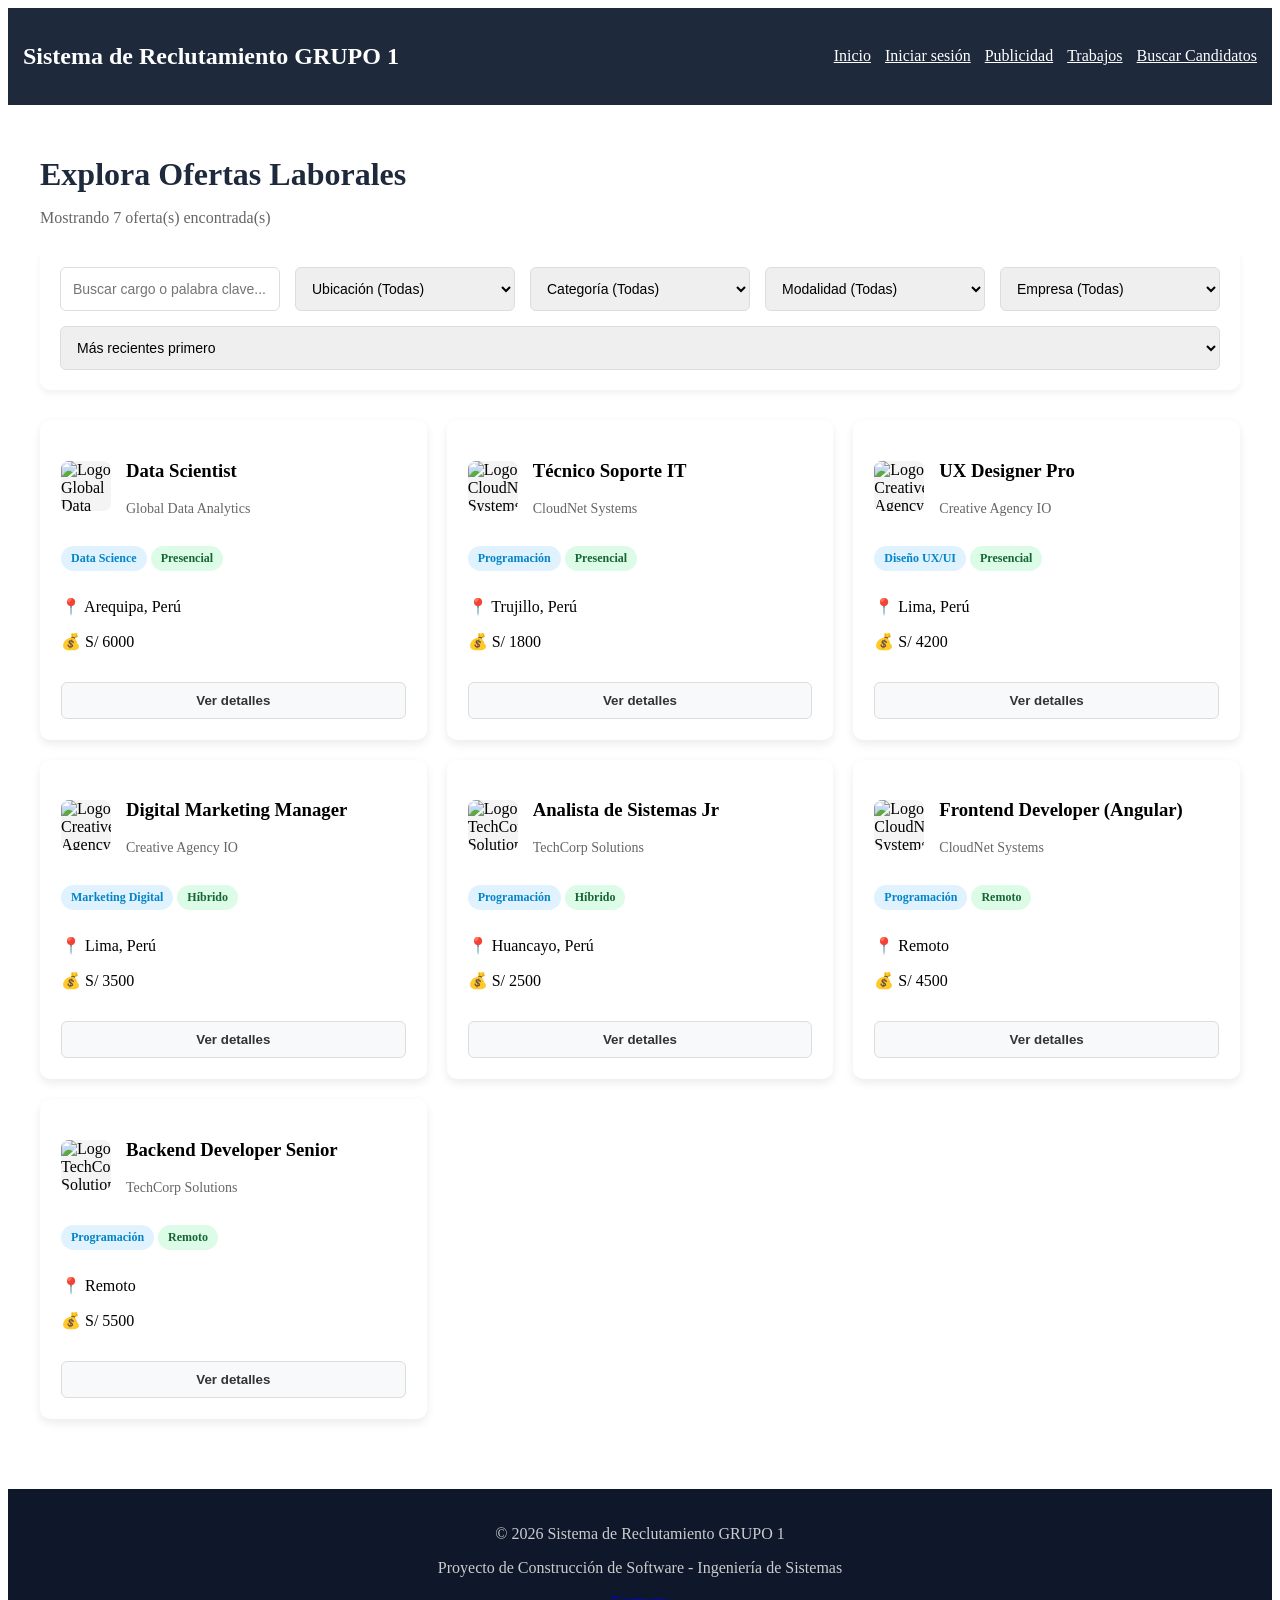
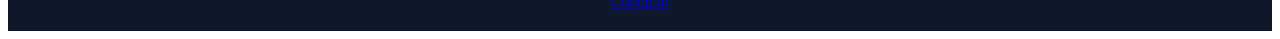
==== management/jobs.html @ 0947b811 "Subiendo todo" ====
<!DOCTYPE html>
<html lang="es">
<head>
    <meta charset="UTF-8">
    <title>Ofertas Laborales | TalentoHub</title>

    <link rel="stylesheet" href="../shared/css/variables.css">
    <link rel="stylesheet" href="../shared/css/base.css">
    <link rel="stylesheet" href="jobs.css">
</head>

<body>

<div id="navbar"></div>

<div class="container">
    <div class="header-section">
        <h1>Explora Ofertas Laborales</h1>
        <p id="resultados-resumen">Cargando resultados...</p>
    </div>

    <div class="filters">
        <input type="text" id="searchInput" placeholder="Buscar cargo o palabra clave...">
        
        <select id="ubicacionFilter">
            <option value="">Ubicación (Todas)</option>
            <option value="Lima">Lima</option>
            <option value="Arequipa">Arequipa</option>
            <option value="Trujillo">Trujillo</option>
            <option value="Huancayo">Huancayo</option>
            <option value="Remoto">Remoto</option>
        </select>

        <select id="categoriaFilter">
            <option value="">Categoría (Todas)</option>
        </select>

        <select id="modalidadFilter">
            <option value="">Modalidad (Todas)</option>
            <option value="Remoto">Remoto</option>
            <option value="Híbrido">Híbrido</option>
            <option value="Presencial">Presencial</option>
        </select>

        <select id="empresaFilter">
            <option value="">Empresa (Todas)</option>
        </select>

        <select id="fechaFilter">
            <option value="recientes">Más recientes primero</option>
            <option value="antiguas">Más antiguas primero</option>
        </select>
    </div>

    <div id="jobsContainer" class="jobs-grid"></div>

</div>

<div id="jobModal" class="modal">
    </div>

<div id="footer"></div>

<script src="../shared/js/mockData.js"></script>
<script src="../shared/js/utils.js"></script>
<script src="jobs.js"></script>

</body>
</html>
---- shared/css/variables.css ----
/* Variables CSS Globales */

:root {

    /* 🎨 COLORES */
    --primary: #1e293b;
    --secondary: #0f172a;
    --accent: #3b82f6;
    --background: #f8fafc;
    --text: #1e293b;
    --white: #ffffff;
    --gray: #64748b;

    /* 📏 ESPACIADOS */
    --spacing-sm: 8px;
    --spacing-md: 16px;
    --spacing-lg: 24px;

    /* 🔤 TIPOGRAFÍA */
    --font-main: Arial, Helvetica, sans-serif;

    /* 🎯 BORDES */
    --radius: 8px;

    /* 🌑 SOMBRAS */
    --shadow: 0 4px 10px rgba(0,0,0,0.1);
}
---- shared/css/base.css ----
/* =======================
   NAVBAR
======================= */
.navbar {
    display: flex;
    justify-content: space-between;
    align-items: center;
    background: #1e293b;
    padding: 15px;
    color: white;
}

.navbar a {
    color: white;
    margin-left: 10px;
}

/* =======================
   FOOTER
======================= */
.footer {
    background: #0f172a;
    color: #ccc;
    text-align: center;
    padding: 20px;
    margin-top: 40px;
}
---- management/jobs.css ----
/* =======================
   ESTRUCTURA GENERAL
======================= */
.container {
    padding: 30px;
    max-width: 1200px;
    margin: auto;
}

.header-section h1 {
    color: var(--primary, #0056b3);
    margin-bottom: 5px;
}

.header-section p {
    color: #666;
    margin-bottom: 20px;
}

/* =======================
   FILTROS AVANZADOS
======================= */
.filters {
    display: flex;
    flex-wrap: wrap;
    gap: 15px;
    background: white;
    padding: 20px;
    border-radius: 10px;
    box-shadow: 0 4px 6px rgba(0,0,0,0.05);
    margin-bottom: 30px;
}

.filters input,
.filters select {
    flex: 1;
    min-width: 180px;
    padding: 12px;
    border: 1px solid #ddd;
    border-radius: 6px;
    font-size: 14px;
    outline: none;
}

.filters input:focus,
.filters select:focus {
    border-color: var(--primary, #0056b3);
}

/* =======================
   TARJETAS DE OFERTAS
======================= */
.jobs-grid {
    display: grid;
    grid-template-columns: repeat(auto-fill, minmax(300px, 1fr));
    gap: 20px;
}

.job-card {
    background: white;
    padding: 20px;
    border-radius: 10px;
    box-shadow: 0 4px 10px rgba(0,0,0,0.08);
    cursor: pointer;
    transition: transform 0.2s, box-shadow 0.2s;
    border: 1px solid transparent;
}

.job-card:hover {
    transform: translateY(-5px);
    box-shadow: 0 8px 15px rgba(0,0,0,0.15);
    border-color: var(--primary, #0056b3);
}

.job-card-header {
    display: flex;
    align-items: center;
    gap: 15px;
    margin-bottom: 15px;
}

.empresa-logo-mini {
    width: 50px;
    height: 50px;
    border-radius: 8px;
    background: #f4f4f4;
}

.empresa-nombre {
    color: #666;
    font-size: 14px;
}

.badge {
    padding: 5px 10px;
    border-radius: 20px;
    font-size: 12px;
    font-weight: bold;
    display: inline-block;
    margin-bottom: 10px;
}

.badge-cat { background: #e0f2fe; color: #0284c7; }
.badge-mod { background: #dcfce7; color: #166534; }

.btn-ver-mas {
    width: 100%;
    margin-top: 15px;
    padding: 10px;
    background: #f8f9fa;
    color: #333;
    border: 1px solid #ddd;
    border-radius: 6px;
    cursor: pointer;
    font-weight: bold;
    transition: 0.3s;
}

.job-card:hover .btn-ver-mas {
    background: var(--primary, #0056b3);
    color: white;
    border-color: var(--primary, #0056b3);
}

/* =======================
   MODAL DE DETALLES
======================= */
.modal {
    display: none;
    position: fixed;
    z-index: 1000;
    left: 0;
    top: 0;
    width: 100%;
    height: 100%;
    background-color: rgba(0, 0, 0, 0.5);
    align-items: center;
    justify-content: center;
    backdrop-filter: blur(4px);
}

.modal-content {
    background-color: white;
    padding: 30px;
    border-radius: 12px;
    width: 90%;
    max-width: 600px;
    position: relative;
    max-height: 90vh;
    overflow-y: auto;
    box-shadow: 0 10px 25px rgba(0,0,0,0.2);
}

.close {
    position: absolute;
    top: 15px;
    right: 20px;
    font-size: 28px;
    font-weight: bold;
    color: #aaa;
    cursor: pointer;
}

.close:hover {
    color: #333;
}

.modal-header-info {
    display: flex;
    align-items: center;
    gap: 20px;
    margin-bottom: 20px;
}

.empresa-logo-grande {
    width: 80px;
    height: 80px;
    border-radius: 10px;
}

.modal-body-info hr {
    border: 0;
    border-top: 1px solid #eee;
    margin: 15px 0;
}

.btn-postular {
    width: 100%;
    margin-top: 20px;
    padding: 15px;
    background: var(--primary, #0056b3);
    color: white;
    border: none;
    border-radius: 8px;
    font-size: 16px;
    font-weight: bold;
    cursor: pointer;
}

.btn-postular:hover {
    background: #004494;
}
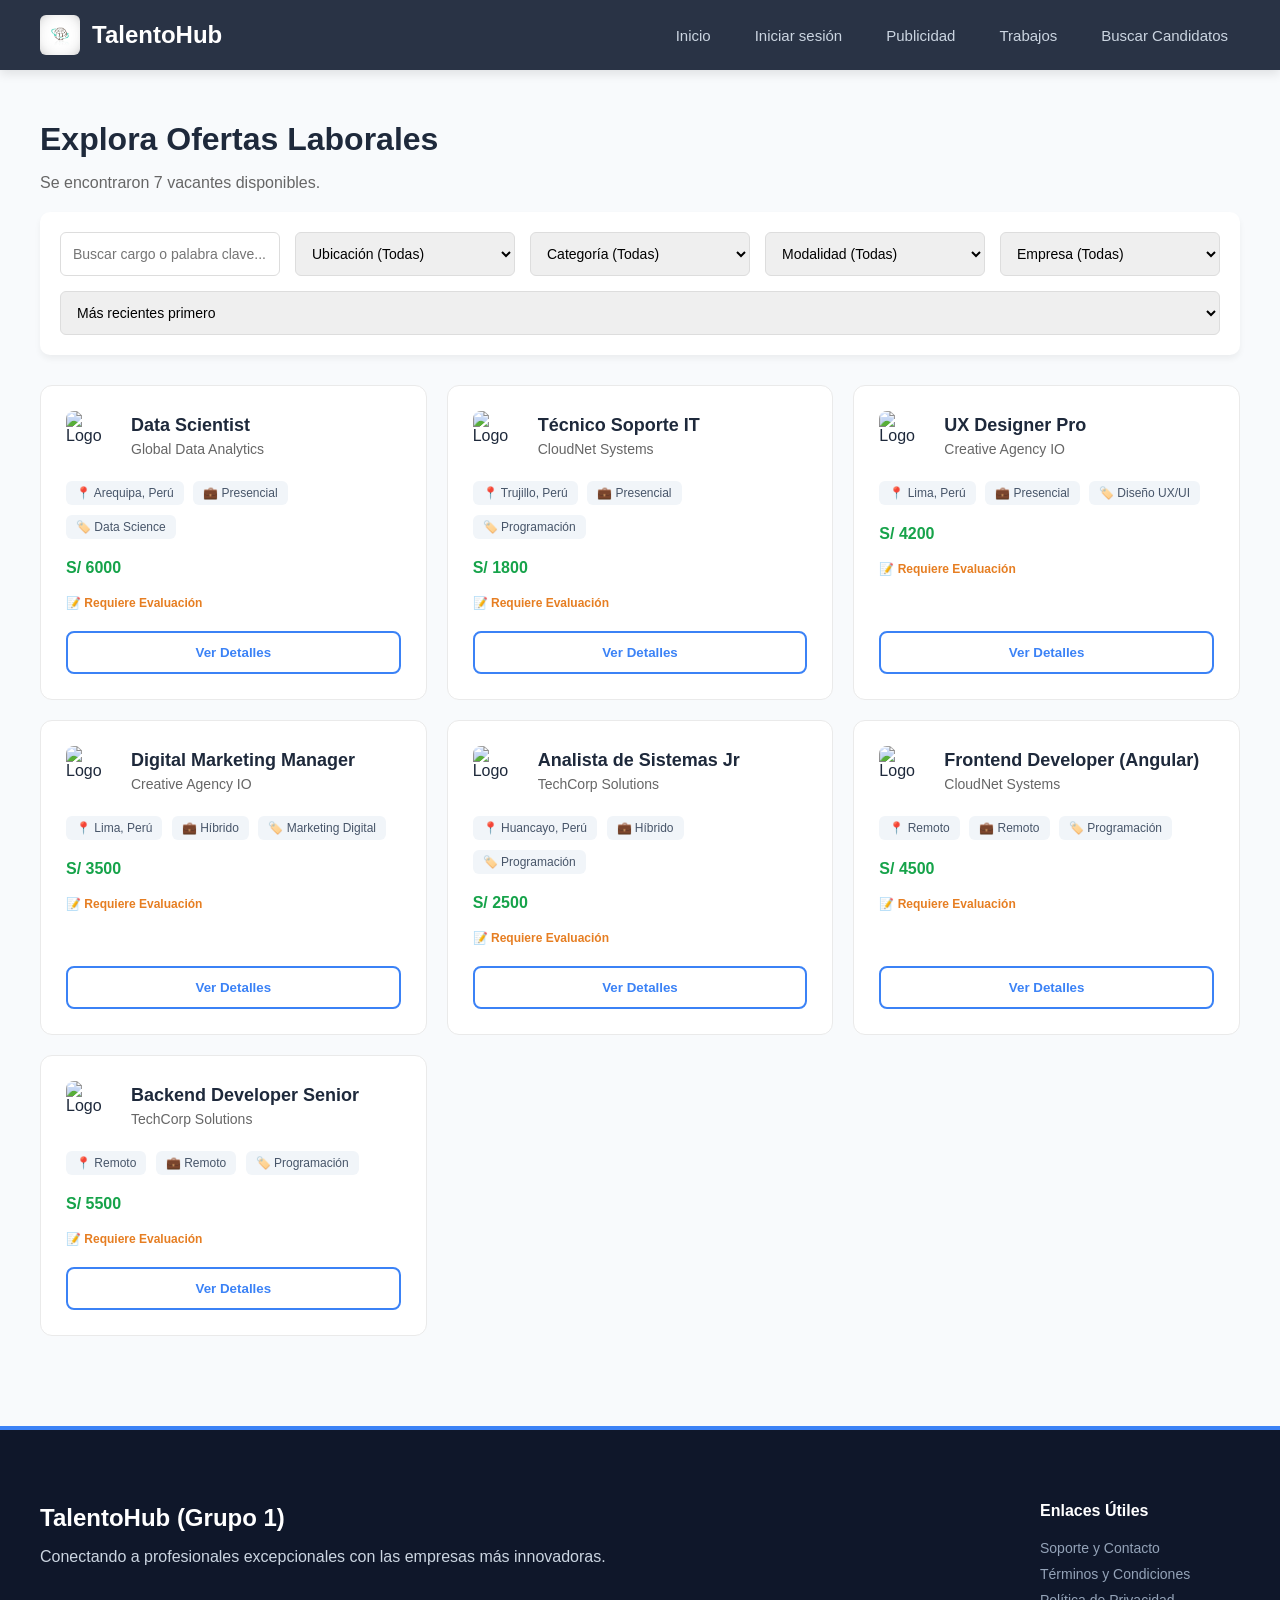
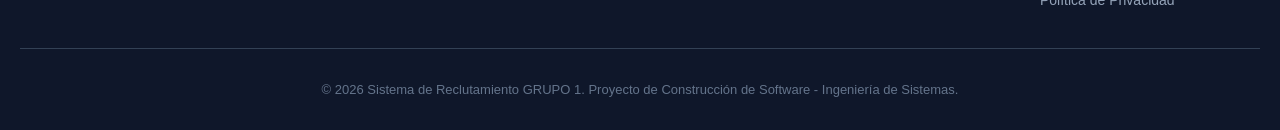
==== commit 6dfa8c5e: "feat: Se agrego la funcion para realizar evaluaciones por postulantes mediantes formularios o cuesti" ====
--- a/management/jobs.html
+++ b/management/jobs.html
@@ -57,7 +57,26 @@
 </div>
 
 <div id="jobModal" class="modal">
+    <div class="modal-content" id="modalBody">
+        </div>
+</div>
+
+<div id="examenModal" class="modal">
+    <div class="modal-content" style="max-width: 650px;">
+        <span class="close" onclick="closeExamenModal()">&times;</span>
+        <h2 style="color: var(--primary); margin-top:0;">📝 Evaluación Técnica Obligatoria</h2>
+        <p id="examenDesc" style="color: #666; margin-bottom: 20px; font-size:14px;"></p>
+        
+        <div id="examenContainer" style="max-height: 55vh; overflow-y: auto; padding-right: 15px;">
+            </div>
+        
+        <div style="text-align: right; margin-top: 20px; border-top: 1px solid #eee; padding-top: 15px;">
+            <button id="btnEnviarExamen" class="btn-primary" style="padding: 12px 24px; border:none; border-radius:8px; font-weight:bold; cursor:pointer;">
+                Enviar Respuestas y Postular
+            </button>
+        </div>
     </div>
+</div>
 
 <div id="footer"></div>
 
--- a/shared/css/variables.css
+++ b/shared/css/variables.css
@@ -1,15 +1,17 @@
 /* Variables CSS Globales */
 
 :root {
-
     /* 🎨 COLORES */
     --primary: #1e293b;
+    --primary-hover: #334155;
     --secondary: #0f172a;
     --accent: #3b82f6;
+    --accent-hover: #2563eb;
     --background: #f8fafc;
     --text: #1e293b;
+    --text-muted: #64748b;
     --white: #ffffff;
-    --gray: #64748b;
+    --gray: #e2e8f0;
 
     /* 📏 ESPACIADOS */
     --spacing-sm: 8px;
@@ -17,11 +19,23 @@
     --spacing-lg: 24px;
 
     /* 🔤 TIPOGRAFÍA */
-    --font-main: Arial, Helvetica, sans-serif;
+    --font-main: 'Segoe UI', Roboto, Helvetica, Arial, sans-serif;
 
-    /* 🎯 BORDES */
+    /* 🎯 BORDES Y EFECTOS */
     --radius: 8px;
+    --radius-lg: 12px;
+    --shadow-sm: 0 2px 4px rgba(0,0,0,0.05);
+    --shadow: 0 4px 10px rgba(0,0,0,0.1);
+    --shadow-lg: 0 10px 25px rgba(0,0,0,0.15);
+    
+    /* ⏱️ ANIMACIONES */
+    --transition: all 0.3s ease;
+}
 
-    /* 🌑 SOMBRAS */
-    --shadow: 0 4px 10px rgba(0,0,0,0.1);
+body {
+    font-family: var(--font-main);
+    background-color: var(--background);
+    color: var(--text);
+    margin: 0;
+    padding: 0;
 }
--- a/shared/css/base.css
+++ b/shared/css/base.css
@@ -1,27 +1,145 @@
 /* =======================
-   NAVBAR
+   NAVBAR (Diseño Moderno)
 ======================= */
 .navbar {
     display: flex;
     justify-content: space-between;
     align-items: center;
-    background: #1e293b;
-    padding: 15px;
-    color: white;
+    background: rgba(30, 41, 59, 0.95); /* Color oscuro con ligera transparencia */
+    backdrop-filter: blur(10px); /* Efecto cristal */
+    padding: 15px 40px;
+    color: var(--white);
+    position: sticky;
+    top: 0;
+    z-index: 9999;
+    box-shadow: var(--shadow);
 }
 
-.navbar a {
-    color: white;
-    margin-left: 10px;
+.navbar-brand {
+    display: flex;
+    align-items: center;
+    gap: 12px;
+    text-decoration: none;
+    color: var(--white);
+    font-size: 1.5rem;
+    font-weight: 800;
+    transition: var(--transition);
+}
+
+.navbar-brand:hover {
+    opacity: 0.8;
+}
+
+.navbar-logo {
+    height: 40px;
+    width: auto;
+    object-fit: contain;
+    border-radius: 6px;
+}
+
+.nav-links {
+    display: flex;
+    gap: 20px;
+    align-items: center;
+}
+
+.nav-links a {
+    color: #cbd5e1;
+    text-decoration: none;
+    font-weight: 500;
+    font-size: 15px;
+    transition: var(--transition);
+    padding: 8px 12px;
+    border-radius: var(--radius);
+}
+
+.nav-links a:hover {
+    color: var(--white);
+    background: rgba(255, 255, 255, 0.1);
+}
+
+.badge {
+    background: var(--accent);
+    color: var(--white);
+    padding: 4px 10px;
+    border-radius: 20px;
+    font-size: 12px;
+    font-weight: bold;
 }
 
 /* =======================
-   FOOTER
+   FOOTER (Diseño Profesional)
 ======================= */
 .footer {
-    background: #0f172a;
-    color: #ccc;
+    background: var(--secondary);
+    color: #cbd5e1;
+    padding: 50px 20px 20px 20px;
+    margin-top: 60px;
+    border-top: 4px solid var(--accent);
+}
+
+.footer-content {
+    max-width: 1200px;
+    margin: 0 auto;
+    display: flex;
+    justify-content: space-between;
+    flex-wrap: wrap;
+    gap: 30px;
+    margin-bottom: 40px;
+}
+
+.footer-info {
+    flex: 1;
+    min-width: 300px;
+}
+
+.footer-title {
+    color: var(--white);
+    font-size: 1.5rem;
+    margin-bottom: 15px;
+}
+
+.footer-links {
+    display: flex;
+    flex-direction: column;
+    gap: 10px;
+    min-width: 200px;
+}
+
+.footer-links h4 {
+    color: var(--white);
+    margin-bottom: 10px;
+}
+
+.footer-links a {
+    color: #94a3b8;
+    text-decoration: none;
+    transition: var(--transition);
+    font-size: 14px;
+}
+
+.footer-links a:hover {
+    color: var(--accent);
+    padding-left: 5px;
+}
+
+.footer-bottom {
     text-align: center;
-    padding: 20px;
-    margin-top: 40px;
-}+    padding-top: 20px;
+    border-top: 1px solid #334155;
+    font-size: 13px;
+    color: #64748b;
+}
+
+/* Responsivo para móviles */
+/* @media (max-width: 768px) {
+    .navbar {
+        flex-direction: column;
+        padding: 15px;
+        gap: 15px;
+    }
+    .nav-links {
+        flex-wrap: wrap;
+        justify-content: center;
+    }
+} */
--- a/management/jobs.css
+++ b/management/jobs.css
@@ -48,82 +48,98 @@
 }
 
 /* =======================
-   TARJETAS DE OFERTAS
+   GRILLA DE OFERTAS
 ======================= */
 .jobs-grid {
     display: grid;
-    grid-template-columns: repeat(auto-fill, minmax(300px, 1fr));
+    grid-template-columns: repeat(auto-fill, minmax(320px, 1fr));
     gap: 20px;
 }
 
 .job-card {
     background: white;
-    padding: 20px;
-    border-radius: 10px;
-    box-shadow: 0 4px 10px rgba(0,0,0,0.08);
-    cursor: pointer;
+    border: 1px solid #eaeaea;
+    border-radius: 12px;
+    padding: 25px;
     transition: transform 0.2s, box-shadow 0.2s;
-    border: 1px solid transparent;
+    display: flex;
+    flex-direction: column;
+    justify-content: space-between;
 }
 
 .job-card:hover {
     transform: translateY(-5px);
-    box-shadow: 0 8px 15px rgba(0,0,0,0.15);
-    border-color: var(--primary, #0056b3);
-}
-
-.job-card-header {
+    box-shadow: 0 10px 20px rgba(0,0,0,0.08);
+    border-color: #cbd5e1;
+}
+
+.job-header {
     display: flex;
+    gap: 15px;
     align-items: center;
-    gap: 15px;
     margin-bottom: 15px;
 }
 
-.empresa-logo-mini {
+.company-logo {
     width: 50px;
     height: 50px;
     border-radius: 8px;
-    background: #f4f4f4;
-}
-
-.empresa-nombre {
+    object-fit: cover;
+}
+
+.job-title {
+    font-size: 18px;
+    color: var(--primary, #0056b3);
+    margin: 0 0 5px 0;
+}
+
+.company-name {
+    font-size: 14px;
     color: #666;
-    font-size: 14px;
-}
-
-.badge {
+    margin: 0;
+}
+
+.job-details {
+    flex-grow: 1;
+}
+
+.job-tag {
+    display: inline-block;
+    background: #f1f5f9;
+    color: #475569;
     padding: 5px 10px;
-    border-radius: 20px;
+    border-radius: 6px;
     font-size: 12px;
+    margin: 5px 5px 5px 0;
+}
+
+.job-salary {
+    margin-top: 15px;
     font-weight: bold;
-    display: inline-block;
-    margin-bottom: 10px;
-}
-
-.badge-cat { background: #e0f2fe; color: #0284c7; }
-.badge-mod { background: #dcfce7; color: #166534; }
-
-.btn-ver-mas {
+    color: #16a34a;
+}
+
+.btn-details {
+    margin-top: 20px;
     width: 100%;
-    margin-top: 15px;
-    padding: 10px;
-    background: #f8f9fa;
-    color: #333;
-    border: 1px solid #ddd;
-    border-radius: 6px;
+    padding: 12px;
+    background: transparent;
+    border: 2px solid var(--accent, #3b82f6);
+    color: var(--accent, #3b82f6);
+    border-radius: 8px;
+    font-weight: bold;
     cursor: pointer;
-    font-weight: bold;
     transition: 0.3s;
 }
 
-.job-card:hover .btn-ver-mas {
+.btn-details:hover {
     background: var(--primary, #0056b3);
     color: white;
     border-color: var(--primary, #0056b3);
 }
 
 /* =======================
-   MODAL DE DETALLES
+   MODALES (DETALLES Y EXAMEN)
 ======================= */
 .modal {
     display: none;
@@ -165,38 +181,39 @@
     color: #333;
 }
 
-.modal-header-info {
-    display: flex;
-    align-items: center;
-    gap: 20px;
+/* =======================
+   ESTILOS PARA EL EXAMEN (NUEVO)
+======================= */
+.q-box {
+    background: #f8fafc;
+    border: 1px solid #e2e8f0;
+    border-radius: 8px;
+    padding: 15px;
     margin-bottom: 20px;
 }
 
-.empresa-logo-grande {
-    width: 80px;
-    height: 80px;
-    border-radius: 10px;
-}
-
-.modal-body-info hr {
-    border: 0;
-    border-top: 1px solid #eee;
-    margin: 15px 0;
-}
-
-.btn-postular {
-    width: 100%;
-    margin-top: 20px;
-    padding: 15px;
-    background: var(--primary, #0056b3);
+.q-box label {
+    display: block;
+    padding: 8px;
+    margin-top: 8px;
+    border: 1px solid #cbd5e1;
+    border-radius: 6px;
+    background: white;
+    cursor: pointer;
+    transition: background 0.2s;
+}
+
+.q-box label:hover {
+    background: #f1f5f9;
+}
+
+.btn-primary {
+    background: linear-gradient(135deg, var(--accent, #3b82f6), #2563eb);
     color: white;
-    border: none;
-    border-radius: 8px;
-    font-size: 16px;
-    font-weight: bold;
-    cursor: pointer;
-}
-
-.btn-postular:hover {
-    background: #004494;
+    transition: all 0.3s ease;
+}
+
+.btn-primary:hover {
+    transform: translateY(-2px);
+    box-shadow: 0 6px 15px rgba(59, 130, 246, 0.4);
 }
